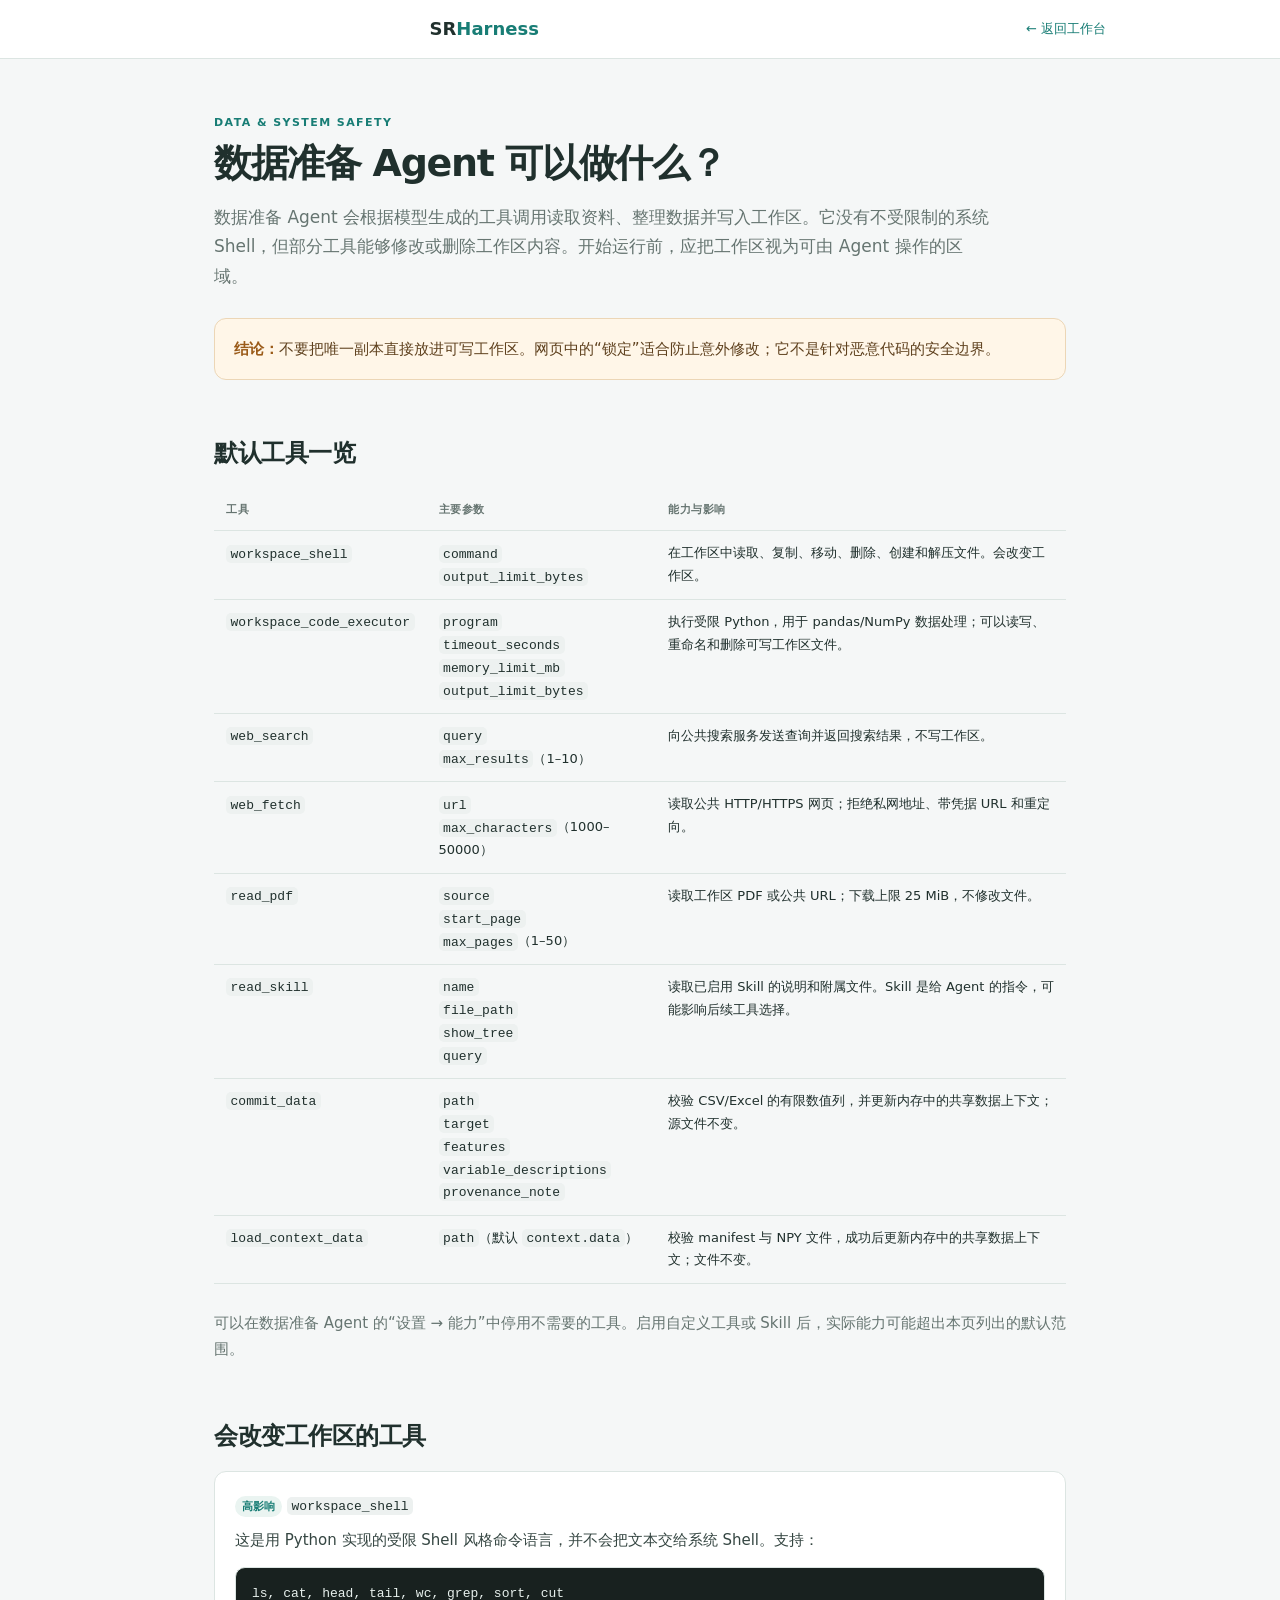
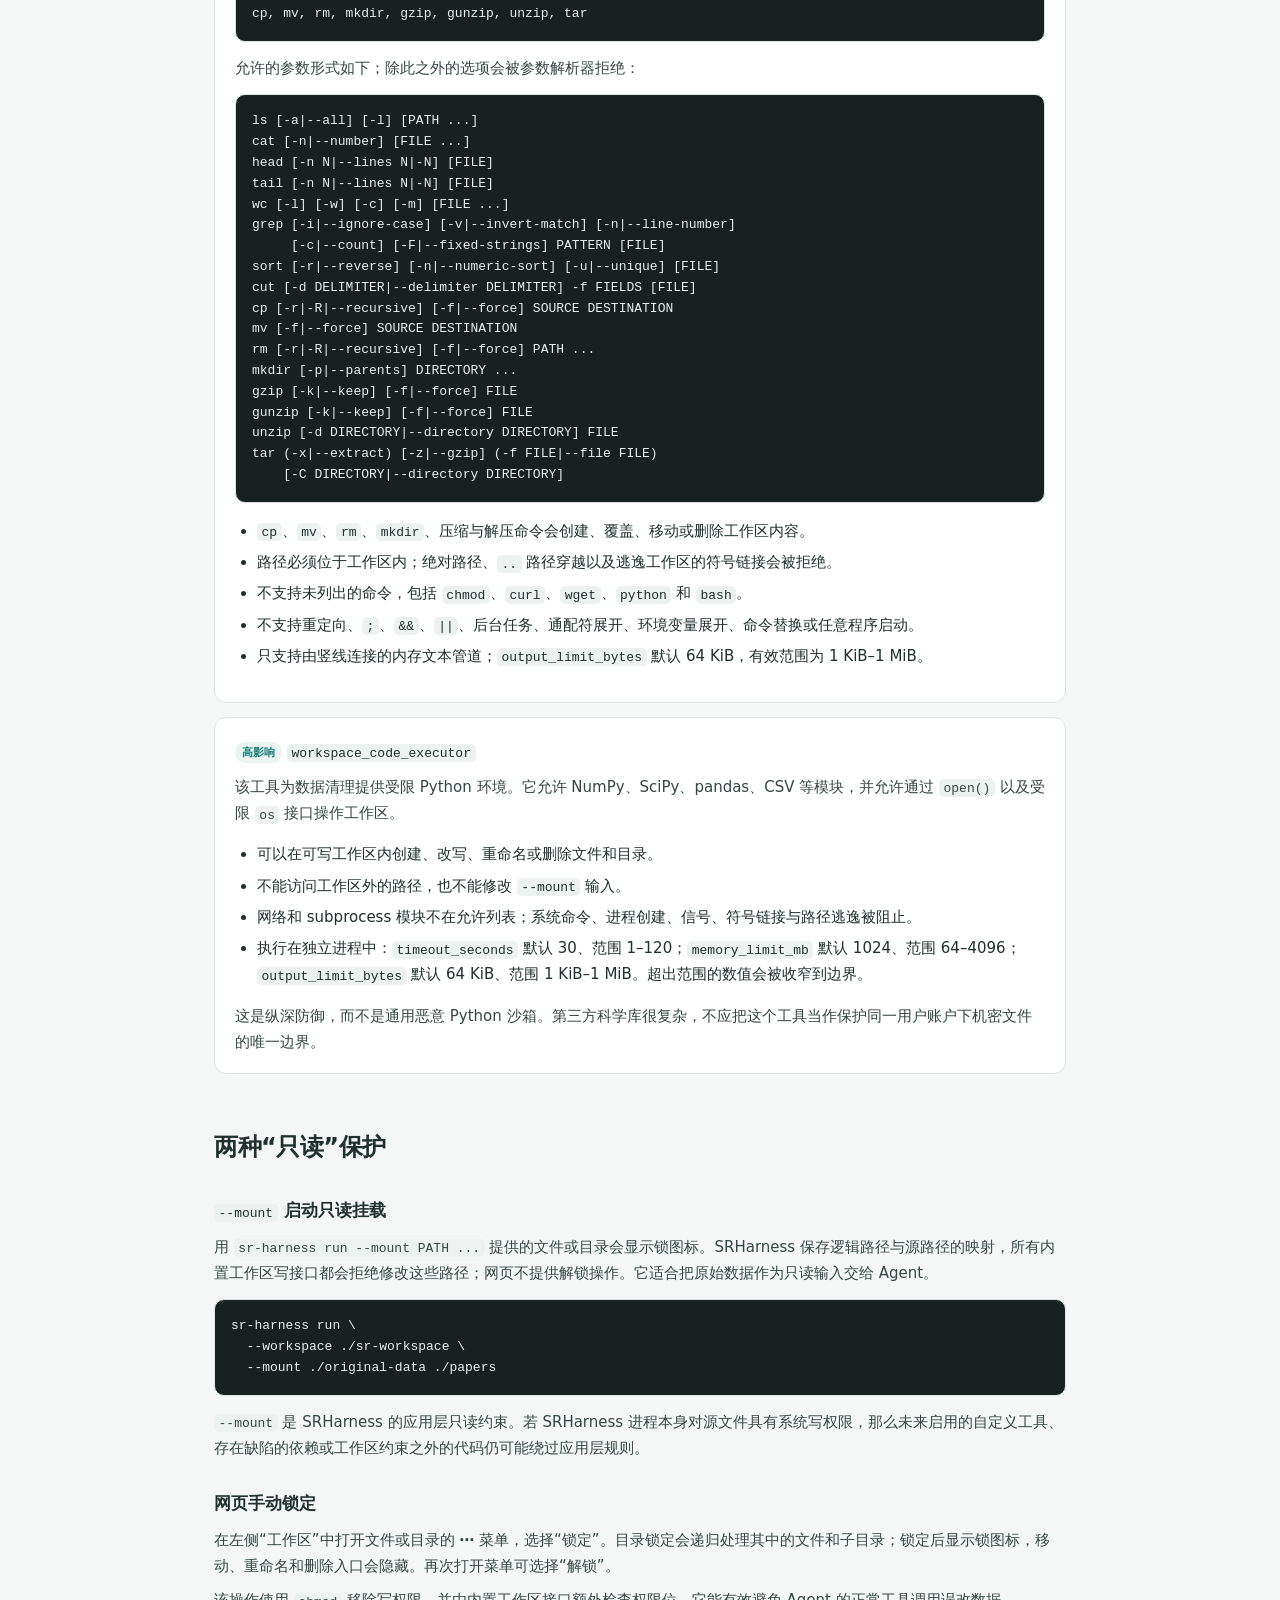
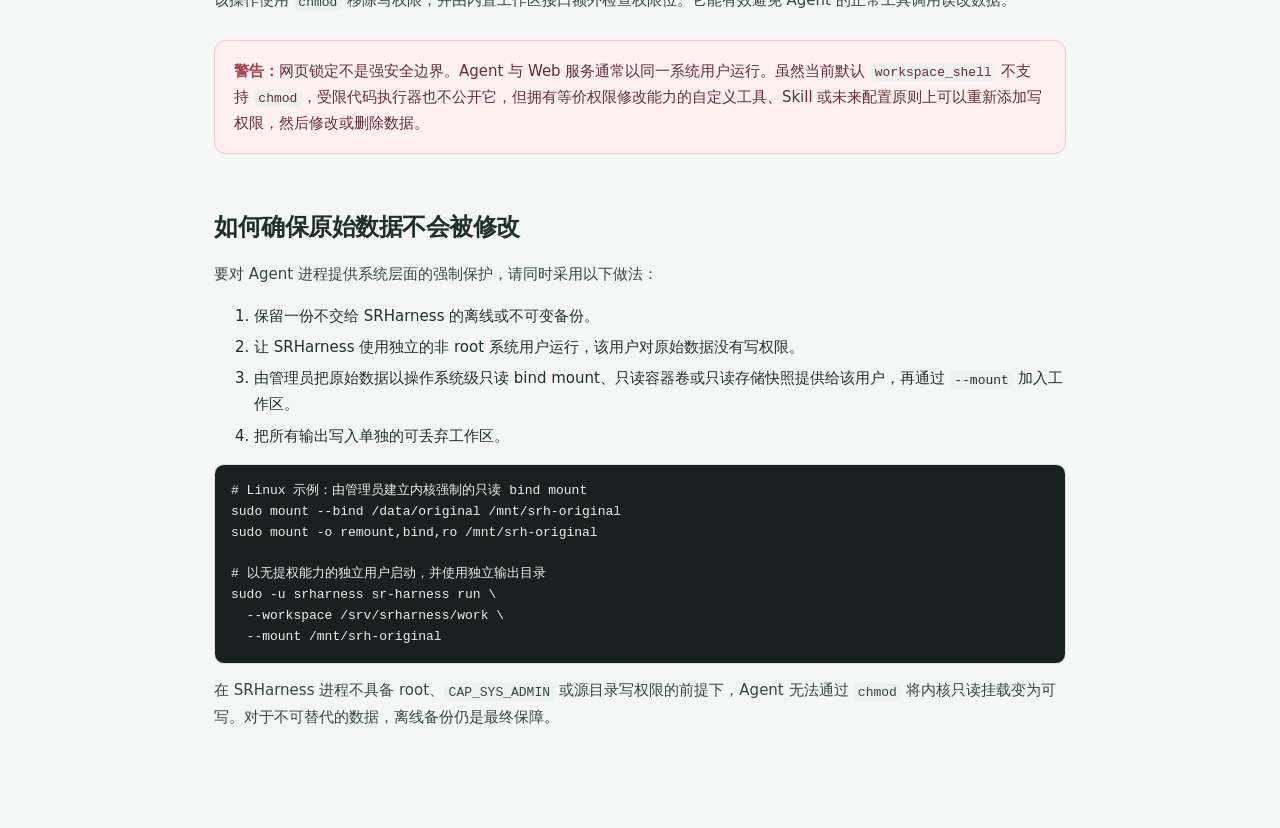
==== src/sr_harness/web/static/data-agent-safety.html @ fb9d5aae "update" ====
<!doctype html>
<html lang="zh-CN">
<head>
<meta charset="utf-8">
<meta name="viewport" content="width=device-width,initial-scale=1">
<title>数据准备 Agent 的权限与数据安全 · SRHarness</title>
<style>
:root{color-scheme:light;--bg:#f5f7f7;--paper:#fff;--ink:#20302d;--muted:#667571;--line:#dce5e2;--accent:#187d75;--soft:#eaf4f1;--warn:#9a5a18;--warn-bg:#fff6e8;--danger:#a43f48;--danger-bg:#fff0f1}*{box-sizing:border-box}body{margin:0;background:var(--bg);color:var(--ink);font:15px/1.75 Inter,system-ui,-apple-system,"Segoe UI",sans-serif}header{position:sticky;top:0;z-index:2;border-bottom:1px solid var(--line);background:#ffffffed;backdrop-filter:blur(12px)}header div{display:flex;align-items:center;max-width:980px;height:58px;margin:auto;padding:0 24px}.brand{font-size:18px;font-weight:750}.brand span{color:var(--accent)}header a{margin-left:auto;color:var(--accent);text-decoration:none;font-size:13px}main{max-width:900px;margin:0 auto;padding:54px 24px 90px}.eyebrow{color:var(--accent);font-size:11px;font-weight:750;letter-spacing:.13em;text-transform:uppercase}h1{max-width:760px;margin:8px 0 16px;font-size:38px;line-height:1.22;letter-spacing:-.035em}h2{margin:52px 0 13px;font-size:24px;letter-spacing:-.02em}h3{margin:28px 0 8px;font-size:17px}p{margin:8px 0;color:#354642}.lead{max-width:780px;color:var(--muted);font-size:17px}.callout{margin:26px 0;padding:17px 19px;border:1px solid #ecd6b6;border-radius:12px;background:var(--warn-bg);color:#5f411e}.callout.danger{border-color:#efc9cd;background:var(--danger-bg);color:#642e34}.callout strong{color:var(--warn)}.callout.danger strong{color:var(--danger)}code{padding:.12em .35em;border-radius:5px;background:#edf1f0;font:13px/1.5 ui-monospace,SFMono-Regular,Consolas,monospace}pre{overflow:auto;padding:16px;border:1px solid var(--line);border-radius:10px;background:#18211f;color:#e7f0ed;font:13px/1.6 ui-monospace,SFMono-Regular,Consolas,monospace}table{width:100%;border-collapse:collapse;margin:15px 0 26px;font-size:13px}th,td{padding:11px 12px;border-bottom:1px solid var(--line);text-align:left;vertical-align:top}th{color:var(--muted);font-size:11px;letter-spacing:.05em;text-transform:uppercase}ul{padding-left:22px}li{margin:5px 0}.tag{display:inline-block;margin-right:5px;padding:1px 7px;border-radius:999px;background:var(--soft);color:var(--accent);font-size:11px;font-weight:650}.tool{margin:14px 0;padding:18px 20px;border:1px solid var(--line);border-radius:12px;background:var(--paper)}.tool h3{margin:0 0 5px}.tool p:last-child{margin-bottom:0}.muted{color:var(--muted)}@media(max-width:620px){main{padding:35px 17px 65px}h1{font-size:30px}table{display:block;overflow-x:auto}.tool{padding:15px}}
</style>
</head>
<body>
<header><div><div class="brand">SR<span>Harness</span></div><a href="/">← 返回工作台</a></div></header>
<main>
<div class="eyebrow">Data &amp; system safety</div>
<h1>数据准备 Agent 可以做什么？</h1>
<p class="lead">数据准备 Agent 会根据模型生成的工具调用读取资料、整理数据并写入工作区。它没有不受限制的系统 Shell，但部分工具能够修改或删除工作区内容。开始运行前，应把工作区视为可由 Agent 操作的区域。</p>
<div class="callout"><strong>结论：</strong>不要把唯一副本直接放进可写工作区。网页中的“锁定”适合防止意外修改；它不是针对恶意代码的安全边界。</div>

<h2>默认工具一览</h2>
<table><thead><tr><th>工具</th><th>主要参数</th><th>能力与影响</th></tr></thead><tbody>
<tr><td><code>workspace_shell</code></td><td><code>command</code><br><code>output_limit_bytes</code></td><td>在工作区中读取、复制、移动、删除、创建和解压文件。会改变工作区。</td></tr>
<tr><td><code>workspace_code_executor</code></td><td><code>program</code><br><code>timeout_seconds</code><br><code>memory_limit_mb</code><br><code>output_limit_bytes</code></td><td>执行受限 Python，用于 pandas/NumPy 数据处理；可以读写、重命名和删除可写工作区文件。</td></tr>
<tr><td><code>web_search</code></td><td><code>query</code><br><code>max_results</code>（1–10）</td><td>向公共搜索服务发送查询并返回搜索结果，不写工作区。</td></tr>
<tr><td><code>web_fetch</code></td><td><code>url</code><br><code>max_characters</code>（1000–50000）</td><td>读取公共 HTTP/HTTPS 网页；拒绝私网地址、带凭据 URL 和重定向。</td></tr>
<tr><td><code>read_pdf</code></td><td><code>source</code><br><code>start_page</code><br><code>max_pages</code>（1–50）</td><td>读取工作区 PDF 或公共 URL；下载上限 25 MiB，不修改文件。</td></tr>
<tr><td><code>read_skill</code></td><td><code>name</code><br><code>file_path</code><br><code>show_tree</code><br><code>query</code></td><td>读取已启用 Skill 的说明和附属文件。Skill 是给 Agent 的指令，可能影响后续工具选择。</td></tr>
<tr><td><code>commit_data</code></td><td><code>path</code><br><code>target</code><br><code>features</code><br><code>variable_descriptions</code><br><code>provenance_note</code></td><td>校验 CSV/Excel 的有限数值列，并更新内存中的共享数据上下文；源文件不变。</td></tr>
<tr><td><code>load_context_data</code></td><td><code>path</code>（默认 <code>context.data</code>）</td><td>校验 manifest 与 NPY 文件，成功后更新内存中的共享数据上下文；文件不变。</td></tr>
</tbody></table>
<p class="muted">可以在数据准备 Agent 的“设置 → 能力”中停用不需要的工具。启用自定义工具或 Skill 后，实际能力可能超出本页列出的默认范围。</p>

<h2>会改变工作区的工具</h2>
<div class="tool">
<h3><span class="tag">高影响</span><code>workspace_shell</code></h3>
<p>这是用 Python 实现的受限 Shell 风格命令语言，并不会把文本交给系统 Shell。支持：</p>
<pre>ls, cat, head, tail, wc, grep, sort, cut
cp, mv, rm, mkdir, gzip, gunzip, unzip, tar</pre>
<p>允许的参数形式如下；除此之外的选项会被参数解析器拒绝：</p>
<pre>ls [-a|--all] [-l] [PATH ...]
cat [-n|--number] [FILE ...]
head [-n N|--lines N|-N] [FILE]
tail [-n N|--lines N|-N] [FILE]
wc [-l] [-w] [-c] [-m] [FILE ...]
grep [-i|--ignore-case] [-v|--invert-match] [-n|--line-number]
     [-c|--count] [-F|--fixed-strings] PATTERN [FILE]
sort [-r|--reverse] [-n|--numeric-sort] [-u|--unique] [FILE]
cut [-d DELIMITER|--delimiter DELIMITER] -f FIELDS [FILE]
cp [-r|-R|--recursive] [-f|--force] SOURCE DESTINATION
mv [-f|--force] SOURCE DESTINATION
rm [-r|-R|--recursive] [-f|--force] PATH ...
mkdir [-p|--parents] DIRECTORY ...
gzip [-k|--keep] [-f|--force] FILE
gunzip [-k|--keep] [-f|--force] FILE
unzip [-d DIRECTORY|--directory DIRECTORY] FILE
tar (-x|--extract) [-z|--gzip] (-f FILE|--file FILE)
    [-C DIRECTORY|--directory DIRECTORY]</pre>
<ul>
<li><code>cp</code>、<code>mv</code>、<code>rm</code>、<code>mkdir</code>、压缩与解压命令会创建、覆盖、移动或删除工作区内容。</li>
<li>路径必须位于工作区内；绝对路径、<code>..</code> 路径穿越以及逃逸工作区的符号链接会被拒绝。</li>
<li>不支持未列出的命令，包括 <code>chmod</code>、<code>curl</code>、<code>wget</code>、<code>python</code> 和 <code>bash</code>。</li>
<li>不支持重定向、<code>;</code>、<code>&amp;&amp;</code>、<code>||</code>、后台任务、通配符展开、环境变量展开、命令替换或任意程序启动。</li>
<li>只支持由竖线连接的内存文本管道；<code>output_limit_bytes</code> 默认 64 KiB，有效范围为 1 KiB–1 MiB。</li>
</ul>
</div>
<div class="tool">
<h3><span class="tag">高影响</span><code>workspace_code_executor</code></h3>
<p>该工具为数据清理提供受限 Python 环境。它允许 NumPy、SciPy、pandas、CSV 等模块，并允许通过 <code>open()</code> 以及受限 <code>os</code> 接口操作工作区。</p>
<ul>
<li>可以在可写工作区内创建、改写、重命名或删除文件和目录。</li>
<li>不能访问工作区外的路径，也不能修改 <code>--mount</code> 输入。</li>
<li>网络和 subprocess 模块不在允许列表；系统命令、进程创建、信号、符号链接与路径逃逸被阻止。</li>
<li>执行在独立进程中：<code>timeout_seconds</code> 默认 30、范围 1–120；<code>memory_limit_mb</code> 默认 1024、范围 64–4096；<code>output_limit_bytes</code> 默认 64 KiB、范围 1 KiB–1 MiB。超出范围的数值会被收窄到边界。</li>
</ul>
<p>这是纵深防御，而不是通用恶意 Python 沙箱。第三方科学库很复杂，不应把这个工具当作保护同一用户账户下机密文件的唯一边界。</p>
</div>

<h2>两种“只读”保护</h2>
<h3><code>--mount</code> 启动只读挂载</h3>
<p>用 <code>sr-harness run --mount PATH ...</code> 提供的文件或目录会显示锁图标。SRHarness 保存逻辑路径与源路径的映射，所有内置工作区写接口都会拒绝修改这些路径；网页不提供解锁操作。它适合把原始数据作为只读输入交给 Agent。</p>
<pre>sr-harness run \
  --workspace ./sr-workspace \
  --mount ./original-data ./papers</pre>
<p><code>--mount</code> 是 SRHarness 的应用层只读约束。若 SRHarness 进程本身对源文件具有系统写权限，那么未来启用的自定义工具、存在缺陷的依赖或工作区约束之外的代码仍可能绕过应用层规则。</p>

<h3>网页手动锁定</h3>
<p>在左侧“工作区”中打开文件或目录的 <strong>⋯</strong> 菜单，选择“锁定”。目录锁定会递归处理其中的文件和子目录；锁定后显示锁图标，移动、重命名和删除入口会隐藏。再次打开菜单可选择“解锁”。</p>
<p>该操作使用 <code>chmod</code> 移除写权限，并由内置工作区接口额外检查权限位。它能有效避免 Agent 的正常工具调用误改数据。</p>
<div class="callout danger"><strong>警告：</strong>网页锁定不是强安全边界。Agent 与 Web 服务通常以同一系统用户运行。虽然当前默认 <code>workspace_shell</code> 不支持 <code>chmod</code>，受限代码执行器也不公开它，但拥有等价权限修改能力的自定义工具、Skill 或未来配置原则上可以重新添加写权限，然后修改或删除数据。</div>

<h2>如何确保原始数据不会被修改</h2>
<p>要对 Agent 进程提供系统层面的强制保护，请同时采用以下做法：</p>
<ol>
<li>保留一份不交给 SRHarness 的离线或不可变备份。</li>
<li>让 SRHarness 使用独立的非 root 系统用户运行，该用户对原始数据没有写权限。</li>
<li>由管理员把原始数据以操作系统级只读 bind mount、只读容器卷或只读存储快照提供给该用户，再通过 <code>--mount</code> 加入工作区。</li>
<li>把所有输出写入单独的可丢弃工作区。</li>
</ol>
<pre># Linux 示例：由管理员建立内核强制的只读 bind mount
sudo mount --bind /data/original /mnt/srh-original
sudo mount -o remount,bind,ro /mnt/srh-original

# 以无提权能力的独立用户启动，并使用独立输出目录
sudo -u srharness sr-harness run \
  --workspace /srv/srharness/work \
  --mount /mnt/srh-original</pre>
<p>在 SRHarness 进程不具备 root、<code>CAP_SYS_ADMIN</code> 或源目录写权限的前提下，Agent 无法通过 <code>chmod</code> 将内核只读挂载变为可写。对于不可替代的数据，离线备份仍是最终保障。</p>
</main>
</body>
</html>
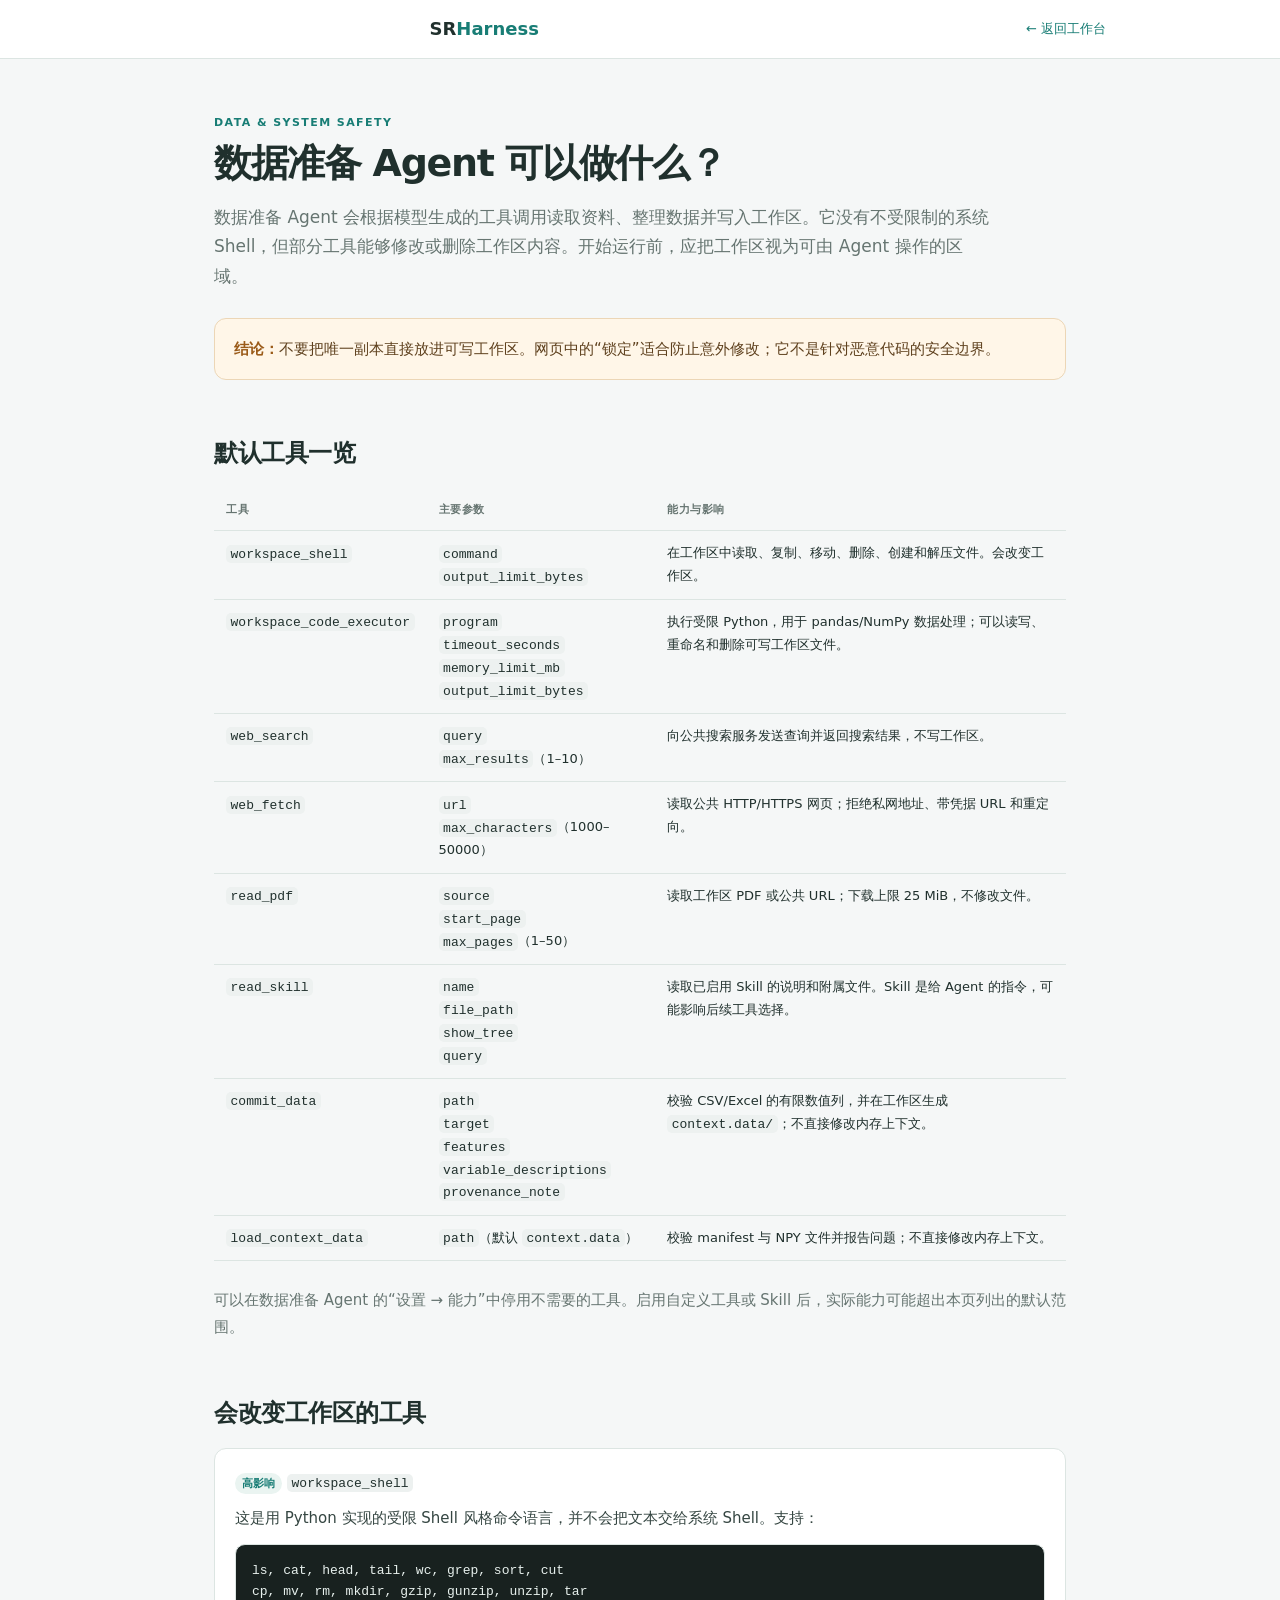
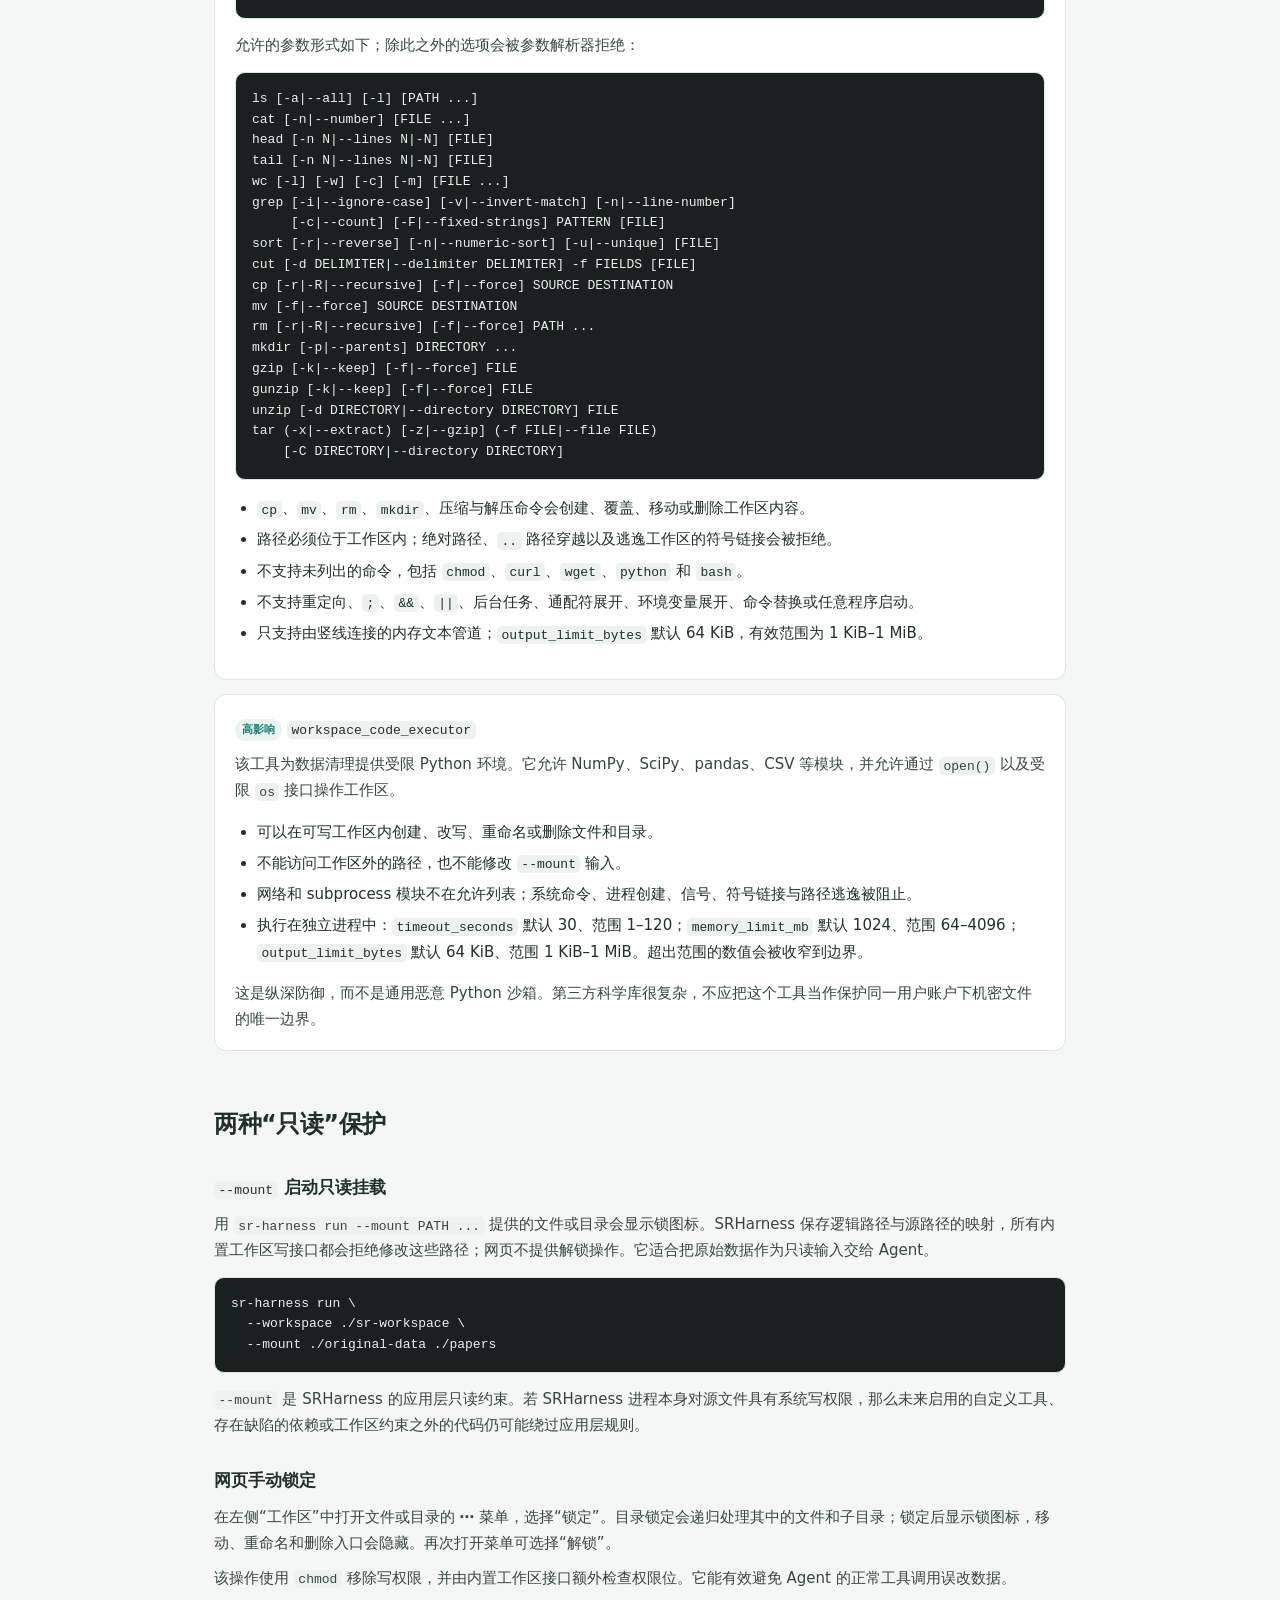
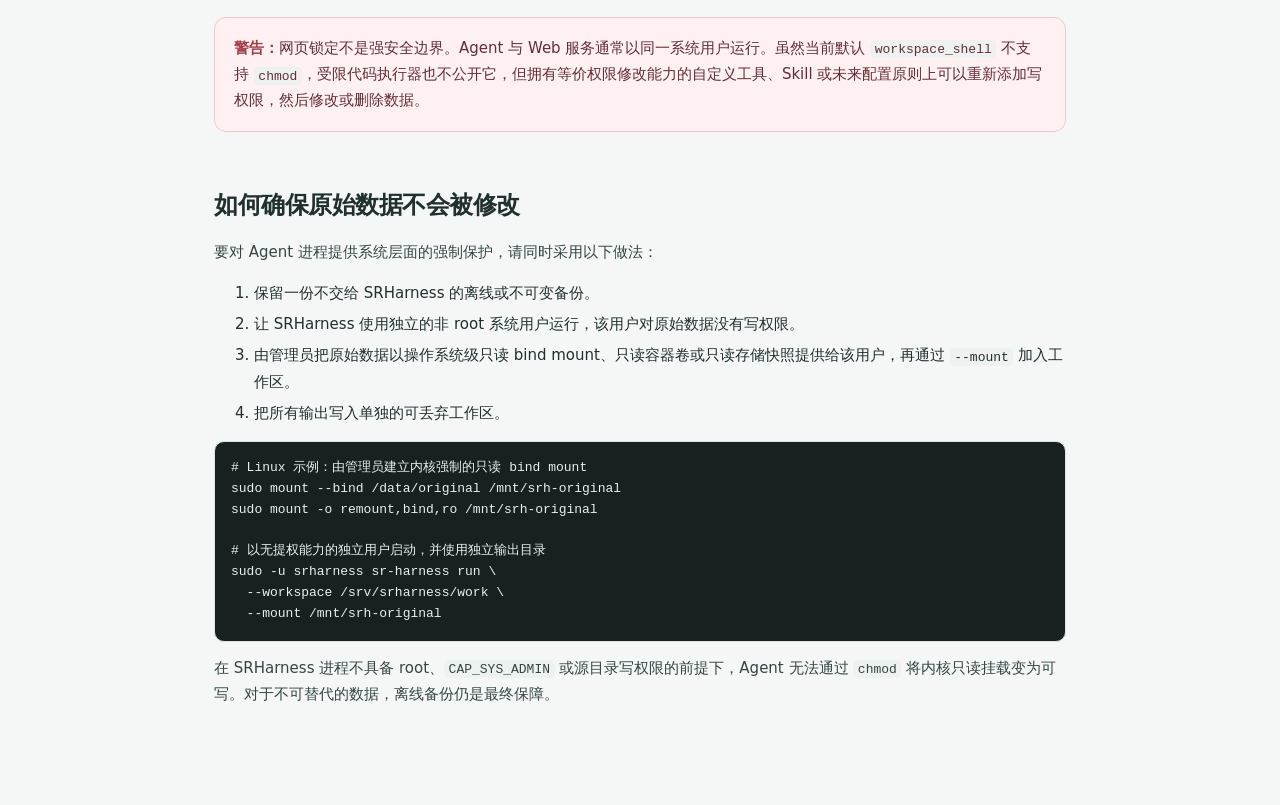
==== commit 09a2760e: "update" ====
--- a/src/sr_harness/web/static/data-agent-safety.html
+++ b/src/sr_harness/web/static/data-agent-safety.html
@@ -24,8 +24,8 @@
 <tr><td><code>web_fetch</code></td><td><code>url</code><br><code>max_characters</code>（1000–50000）</td><td>读取公共 HTTP/HTTPS 网页；拒绝私网地址、带凭据 URL 和重定向。</td></tr>
 <tr><td><code>read_pdf</code></td><td><code>source</code><br><code>start_page</code><br><code>max_pages</code>（1–50）</td><td>读取工作区 PDF 或公共 URL；下载上限 25 MiB，不修改文件。</td></tr>
 <tr><td><code>read_skill</code></td><td><code>name</code><br><code>file_path</code><br><code>show_tree</code><br><code>query</code></td><td>读取已启用 Skill 的说明和附属文件。Skill 是给 Agent 的指令，可能影响后续工具选择。</td></tr>
-<tr><td><code>commit_data</code></td><td><code>path</code><br><code>target</code><br><code>features</code><br><code>variable_descriptions</code><br><code>provenance_note</code></td><td>校验 CSV/Excel 的有限数值列，并更新内存中的共享数据上下文；源文件不变。</td></tr>
-<tr><td><code>load_context_data</code></td><td><code>path</code>（默认 <code>context.data</code>）</td><td>校验 manifest 与 NPY 文件，成功后更新内存中的共享数据上下文；文件不变。</td></tr>
+<tr><td><code>commit_data</code></td><td><code>path</code><br><code>target</code><br><code>features</code><br><code>variable_descriptions</code><br><code>provenance_note</code></td><td>校验 CSV/Excel 的有限数值列，并在工作区生成 <code>context.data/</code>；不直接修改内存上下文。</td></tr>
+<tr><td><code>load_context_data</code></td><td><code>path</code>（默认 <code>context.data</code>）</td><td>校验 manifest 与 NPY 文件并报告问题；不直接修改内存上下文。</td></tr>
 </tbody></table>
 <p class="muted">可以在数据准备 Agent 的“设置 → 能力”中停用不需要的工具。启用自定义工具或 Skill 后，实际能力可能超出本页列出的默认范围。</p>
 
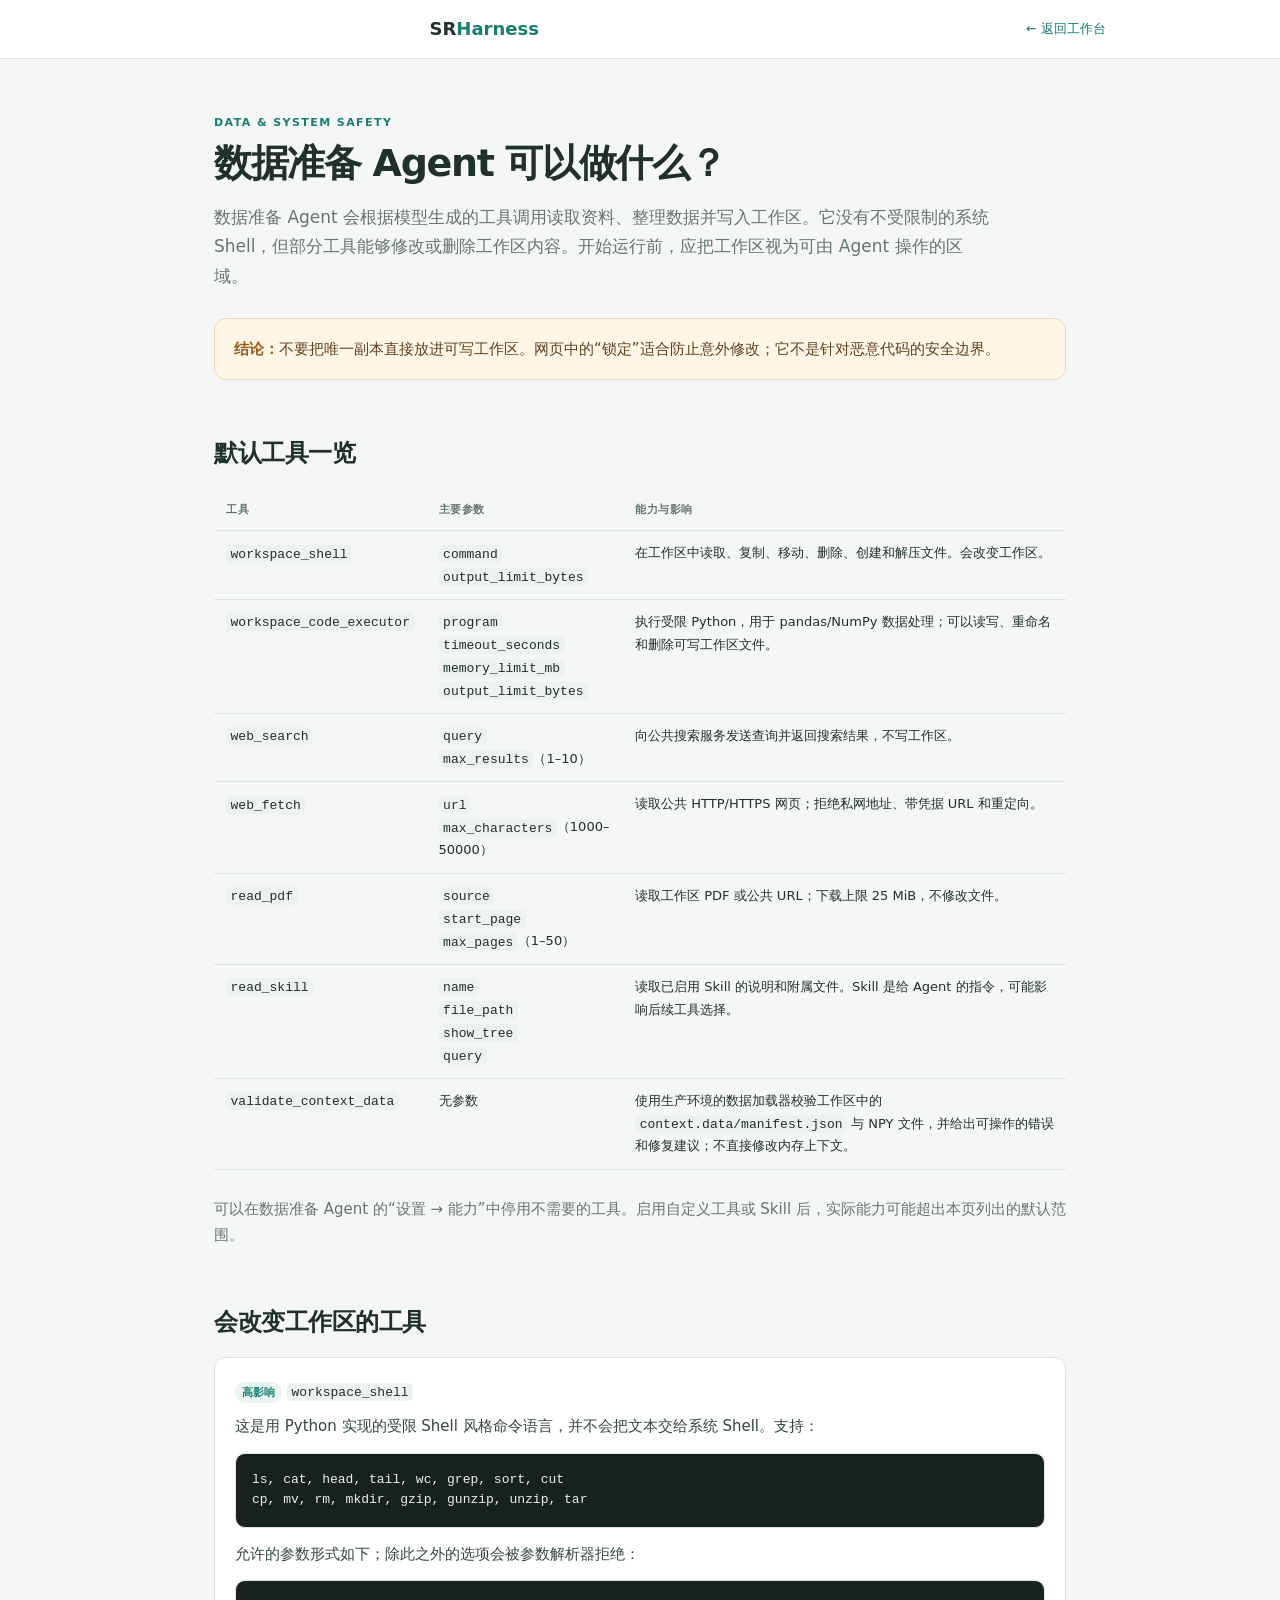
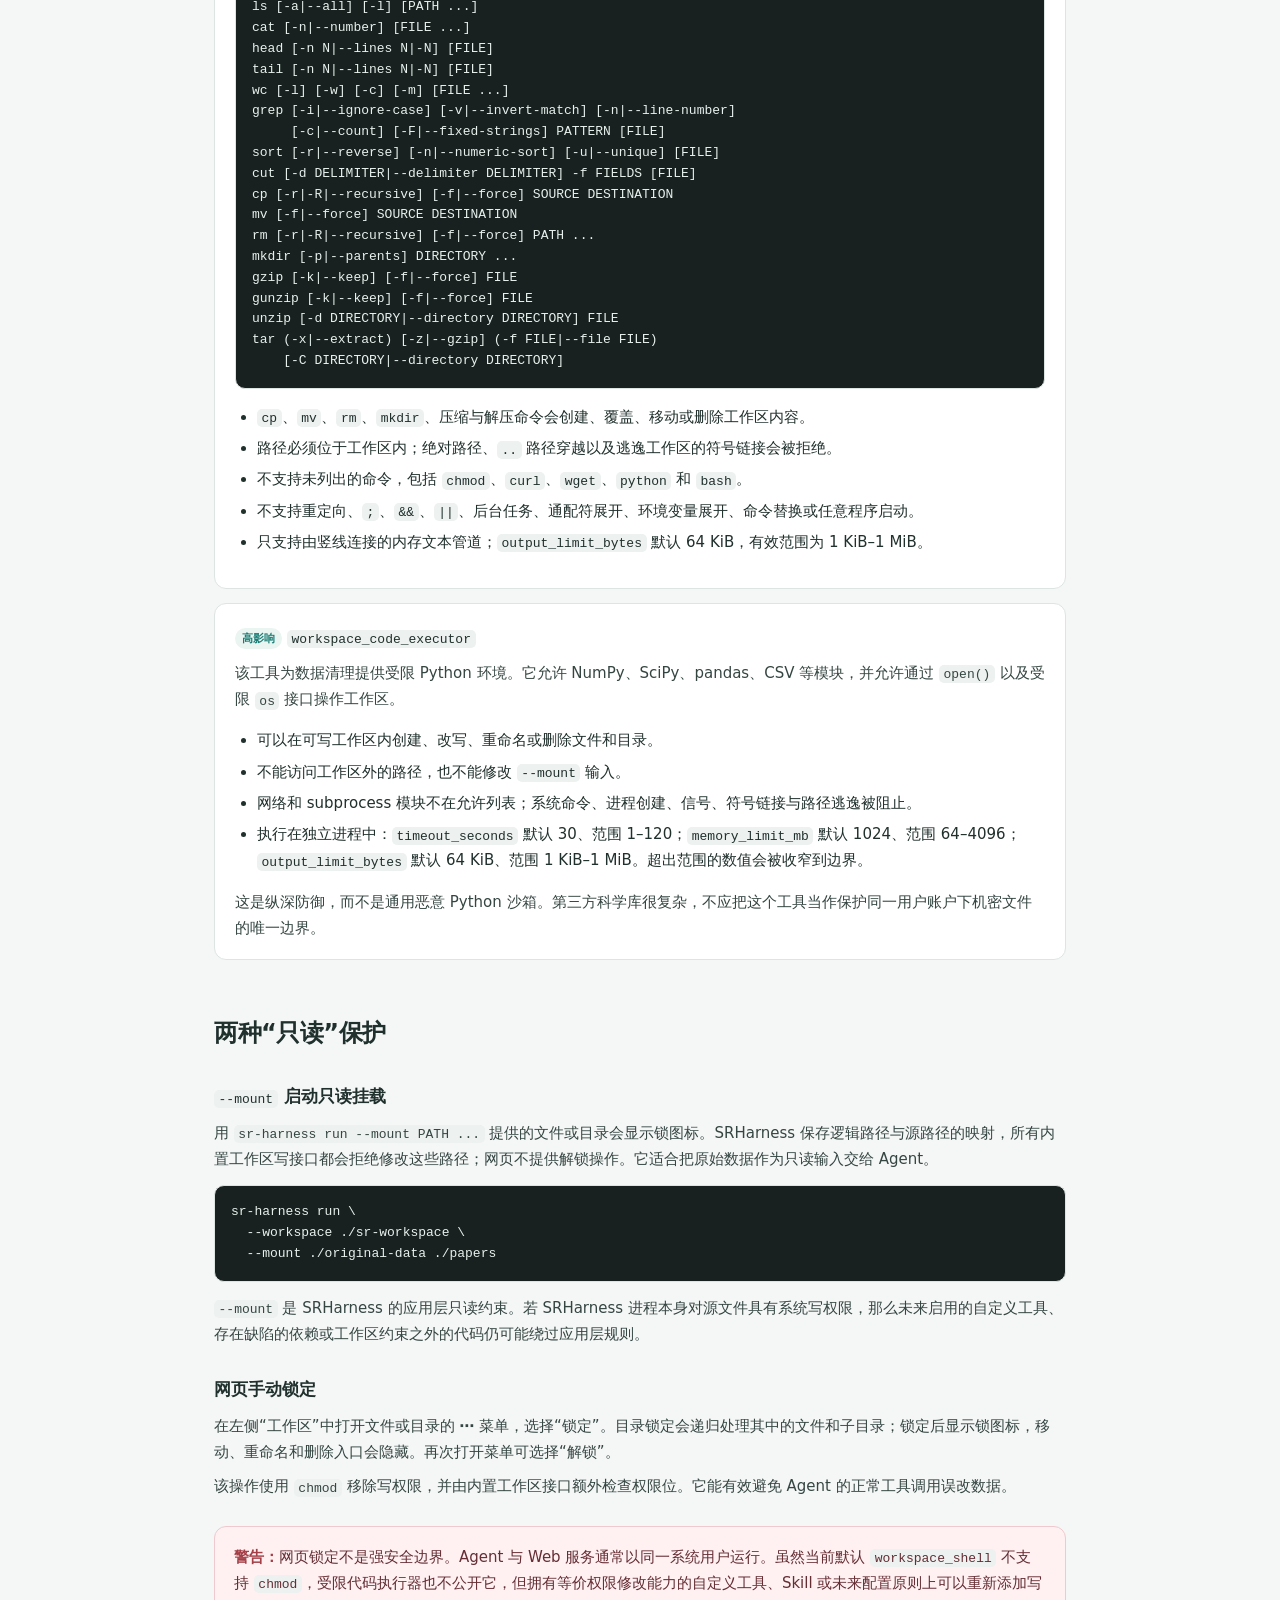
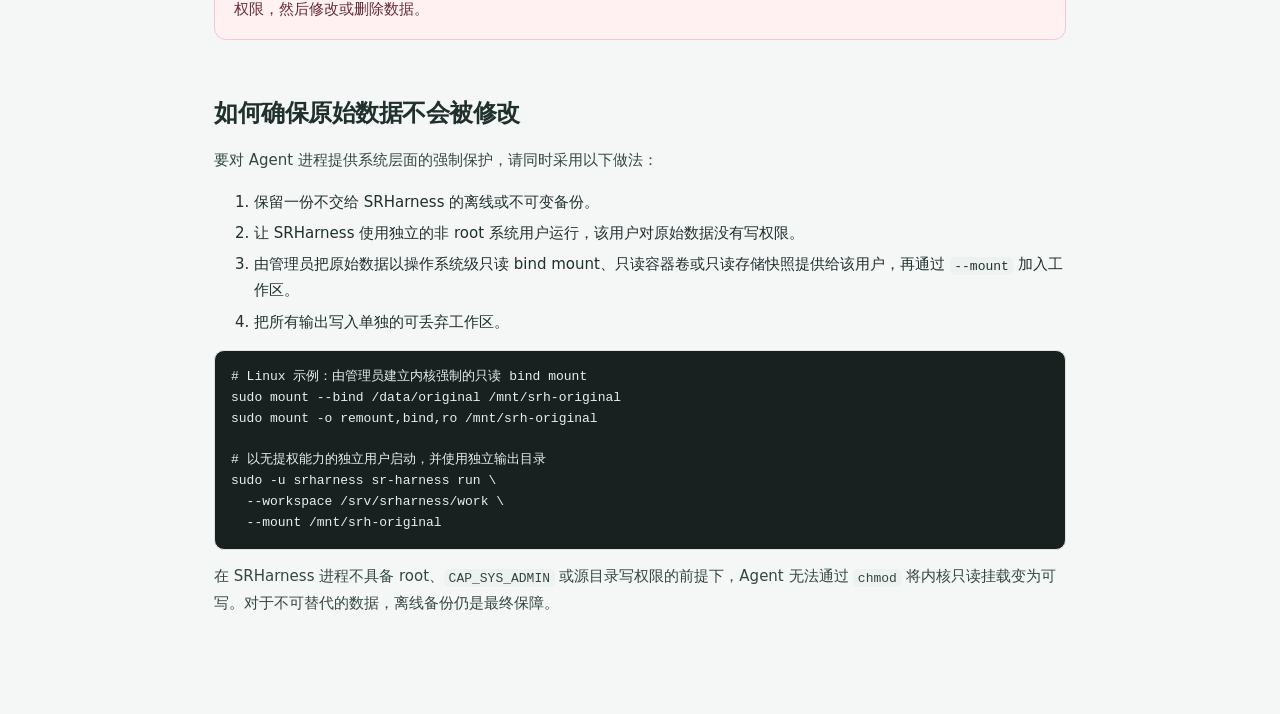
==== commit 67045e86: "update" ====
--- a/src/sr_harness/web/static/data-agent-safety.html
+++ b/src/sr_harness/web/static/data-agent-safety.html
@@ -24,8 +24,7 @@
 <tr><td><code>web_fetch</code></td><td><code>url</code><br><code>max_characters</code>（1000–50000）</td><td>读取公共 HTTP/HTTPS 网页；拒绝私网地址、带凭据 URL 和重定向。</td></tr>
 <tr><td><code>read_pdf</code></td><td><code>source</code><br><code>start_page</code><br><code>max_pages</code>（1–50）</td><td>读取工作区 PDF 或公共 URL；下载上限 25 MiB，不修改文件。</td></tr>
 <tr><td><code>read_skill</code></td><td><code>name</code><br><code>file_path</code><br><code>show_tree</code><br><code>query</code></td><td>读取已启用 Skill 的说明和附属文件。Skill 是给 Agent 的指令，可能影响后续工具选择。</td></tr>
-<tr><td><code>commit_data</code></td><td><code>path</code><br><code>target</code><br><code>features</code><br><code>variable_descriptions</code><br><code>provenance_note</code></td><td>校验 CSV/Excel 的有限数值列，并在工作区生成 <code>context.data/</code>；不直接修改内存上下文。</td></tr>
-<tr><td><code>load_context_data</code></td><td><code>path</code>（默认 <code>context.data</code>）</td><td>校验 manifest 与 NPY 文件并报告问题；不直接修改内存上下文。</td></tr>
+<tr><td><code>validate_context_data</code></td><td>无参数</td><td>使用生产环境的数据加载器校验工作区中的 <code>context.data/manifest.json</code> 与 NPY 文件，并给出可操作的错误和修复建议；不直接修改内存上下文。</td></tr>
 </tbody></table>
 <p class="muted">可以在数据准备 Agent 的“设置 → 能力”中停用不需要的工具。启用自定义工具或 Skill 后，实际能力可能超出本页列出的默认范围。</p>
 
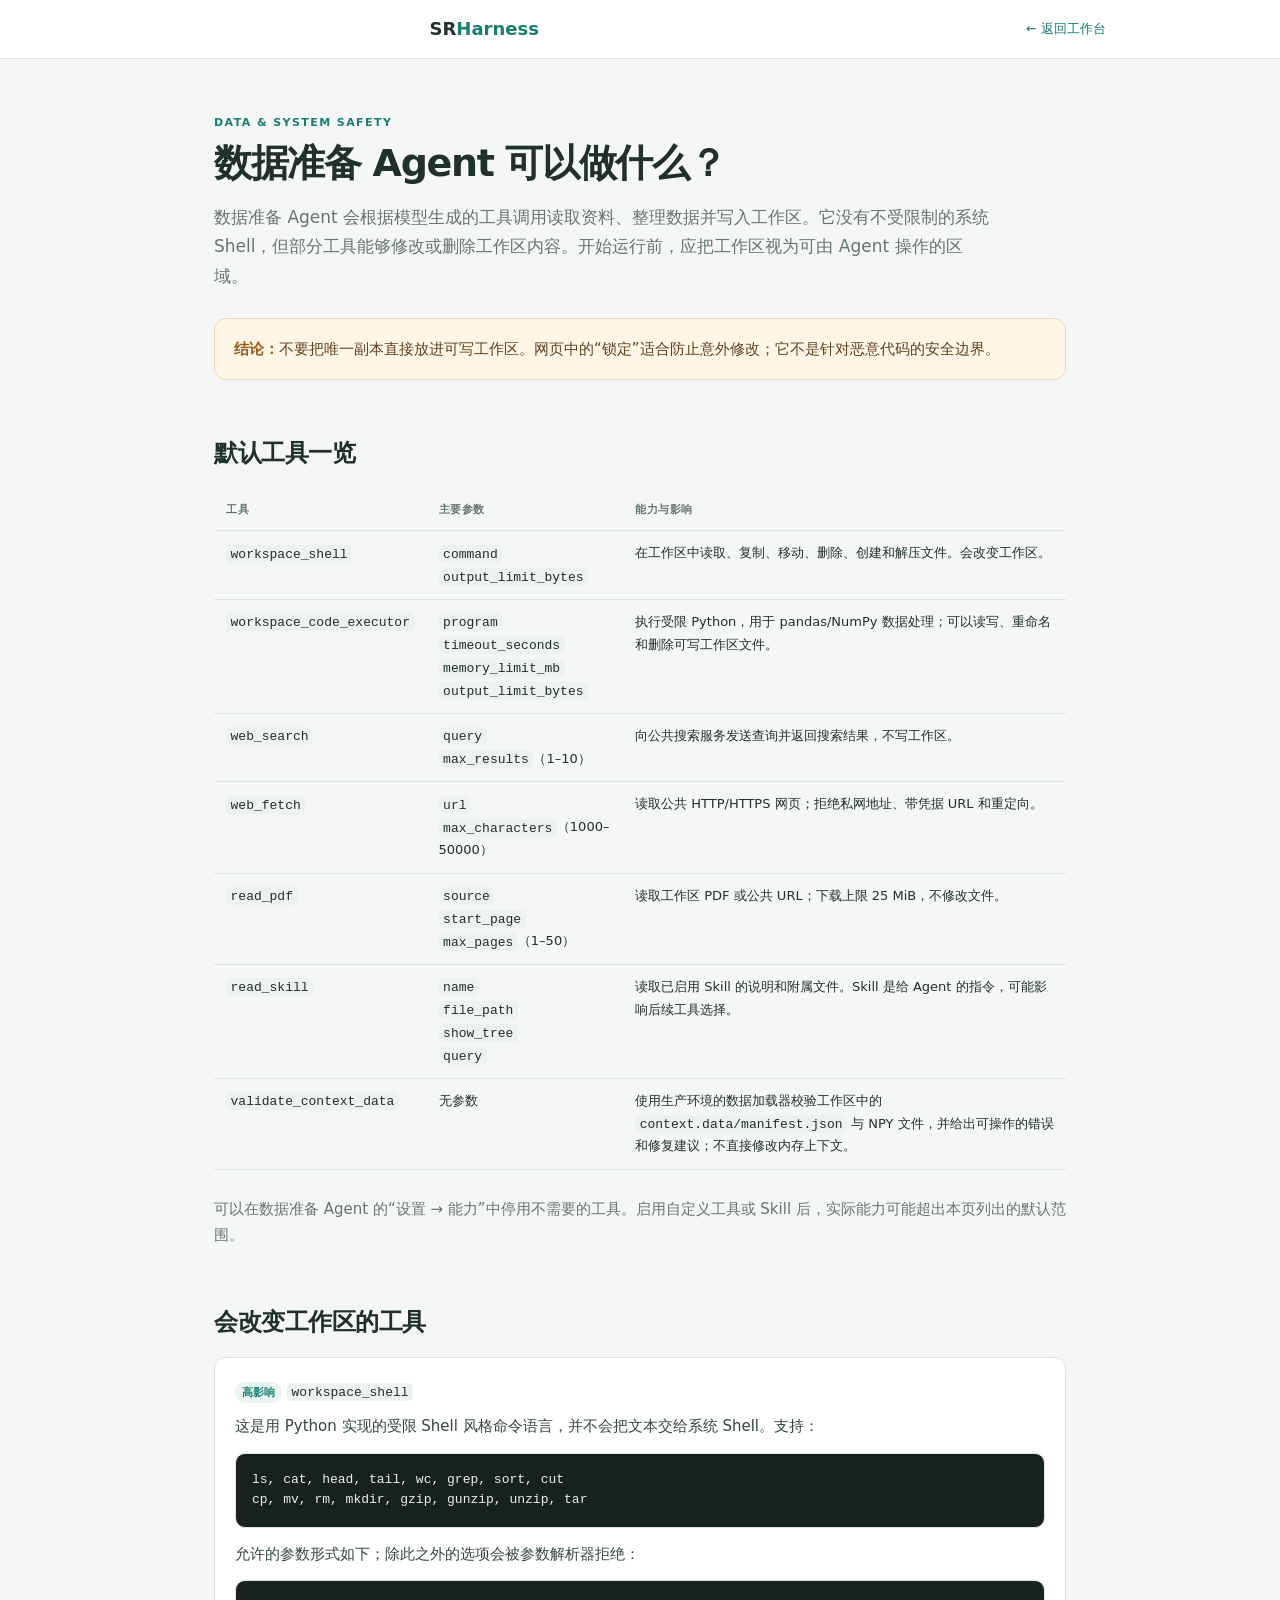
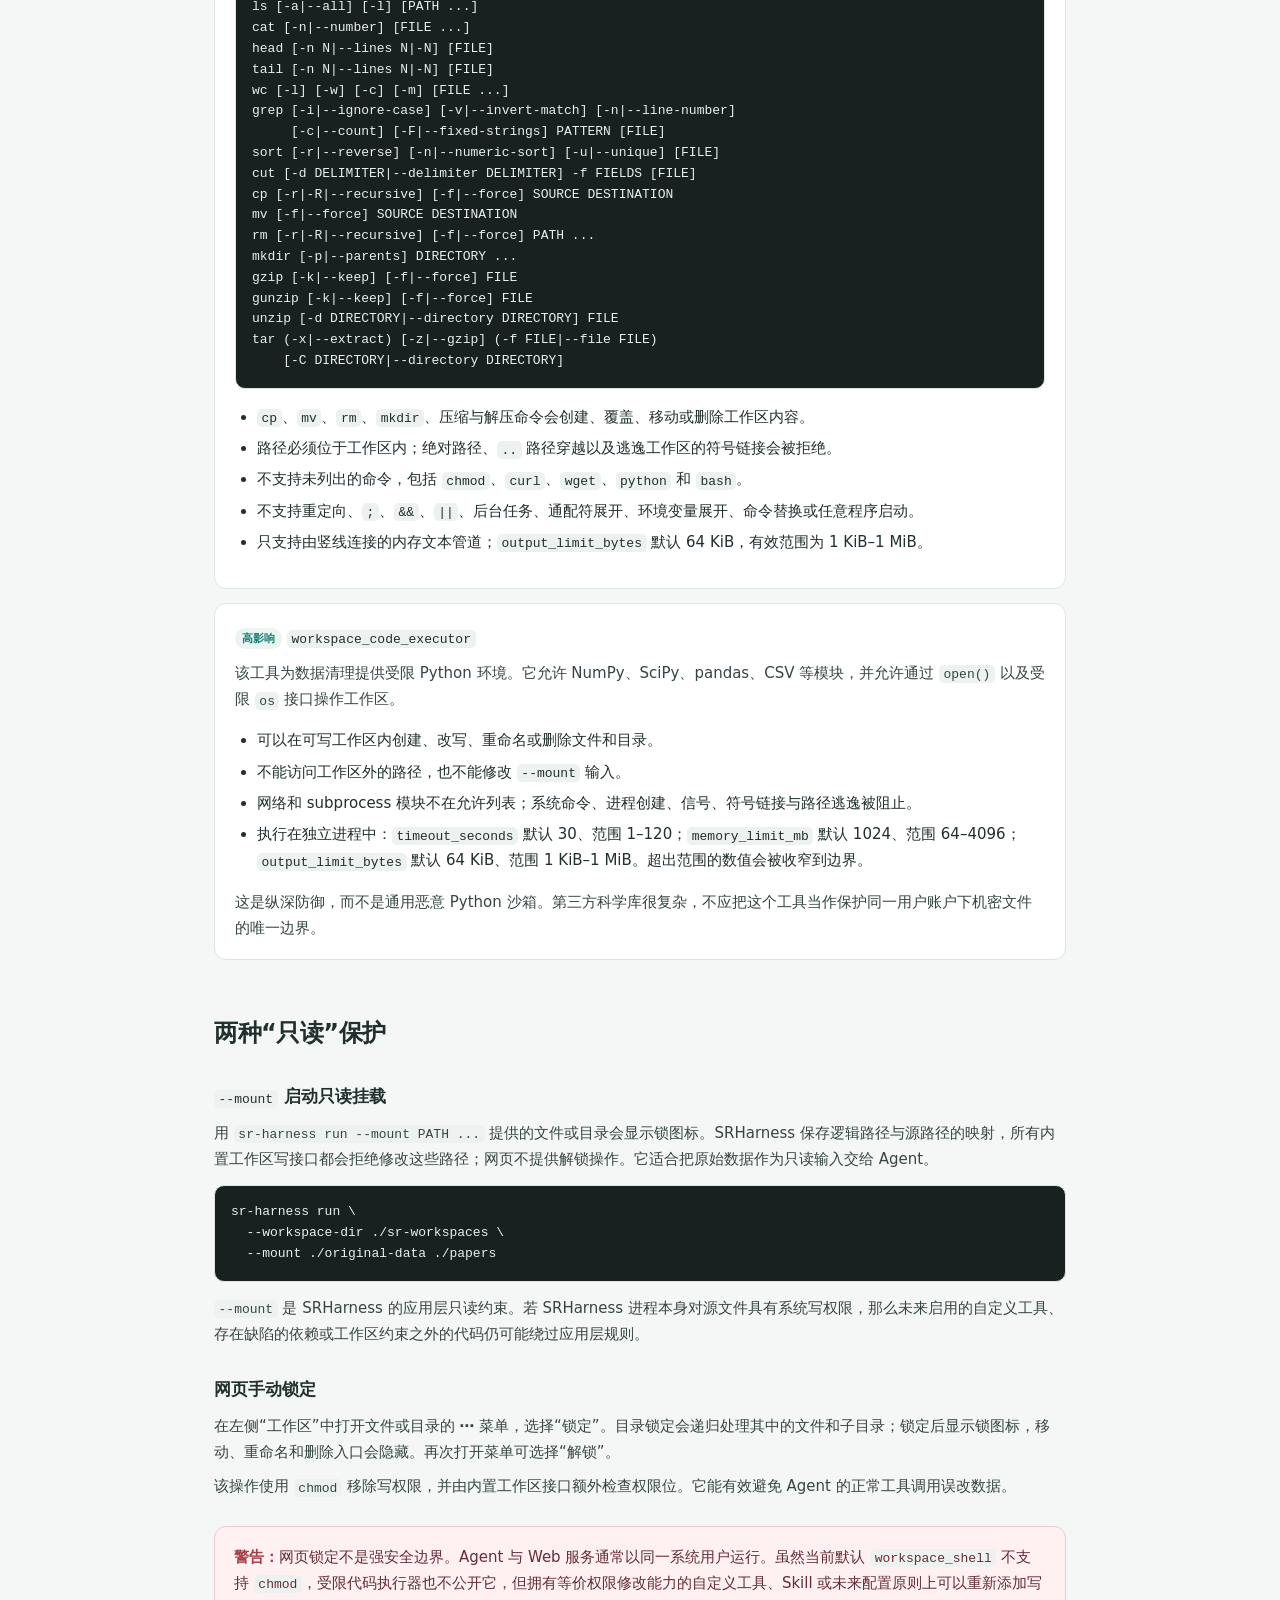
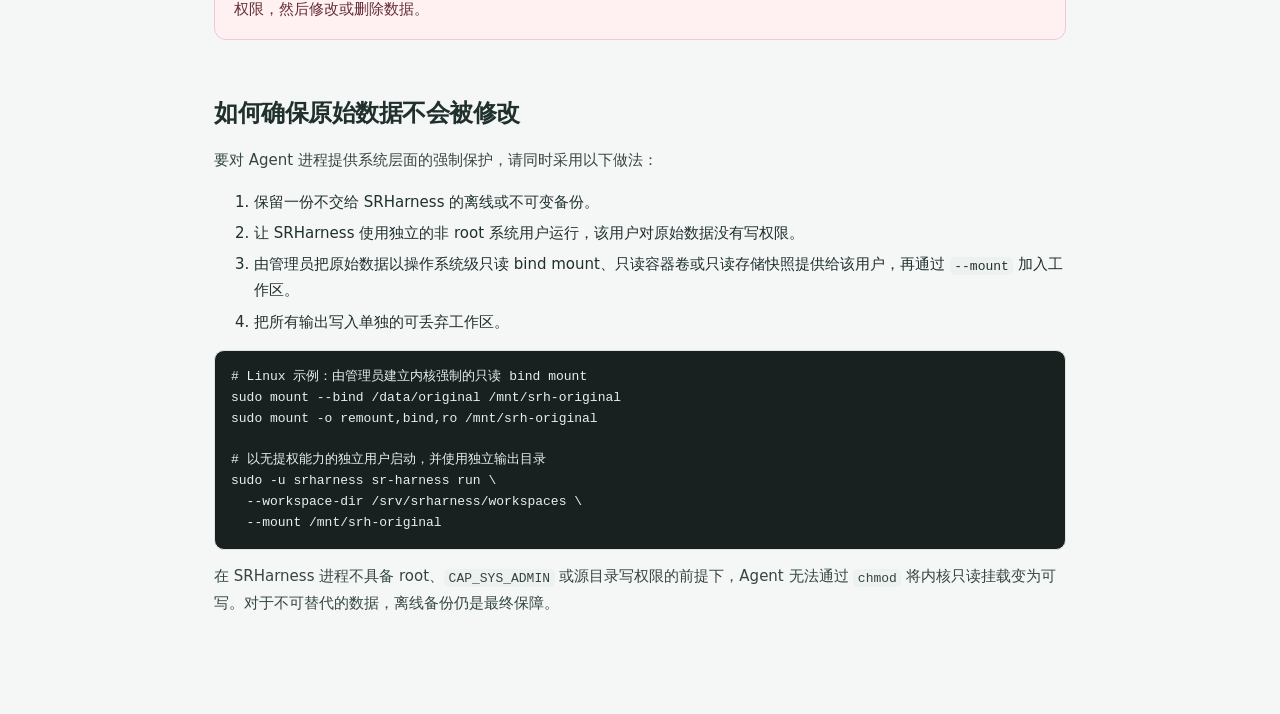
==== commit db992cad: "update" ====
--- a/src/sr_harness/web/static/data-agent-safety.html
+++ b/src/sr_harness/web/static/data-agent-safety.html
@@ -77,7 +77,7 @@
 <h3><code>--mount</code> 启动只读挂载</h3>
 <p>用 <code>sr-harness run --mount PATH ...</code> 提供的文件或目录会显示锁图标。SRHarness 保存逻辑路径与源路径的映射，所有内置工作区写接口都会拒绝修改这些路径；网页不提供解锁操作。它适合把原始数据作为只读输入交给 Agent。</p>
 <pre>sr-harness run \
-  --workspace ./sr-workspace \
+  --workspace-dir ./sr-workspaces \
   --mount ./original-data ./papers</pre>
 <p><code>--mount</code> 是 SRHarness 的应用层只读约束。若 SRHarness 进程本身对源文件具有系统写权限，那么未来启用的自定义工具、存在缺陷的依赖或工作区约束之外的代码仍可能绕过应用层规则。</p>
 
@@ -100,7 +100,7 @@
 
 # 以无提权能力的独立用户启动，并使用独立输出目录
 sudo -u srharness sr-harness run \
-  --workspace /srv/srharness/work \
+  --workspace-dir /srv/srharness/workspaces \
   --mount /mnt/srh-original</pre>
 <p>在 SRHarness 进程不具备 root、<code>CAP_SYS_ADMIN</code> 或源目录写权限的前提下，Agent 无法通过 <code>chmod</code> 将内核只读挂载变为可写。对于不可替代的数据，离线备份仍是最终保障。</p>
 </main>
